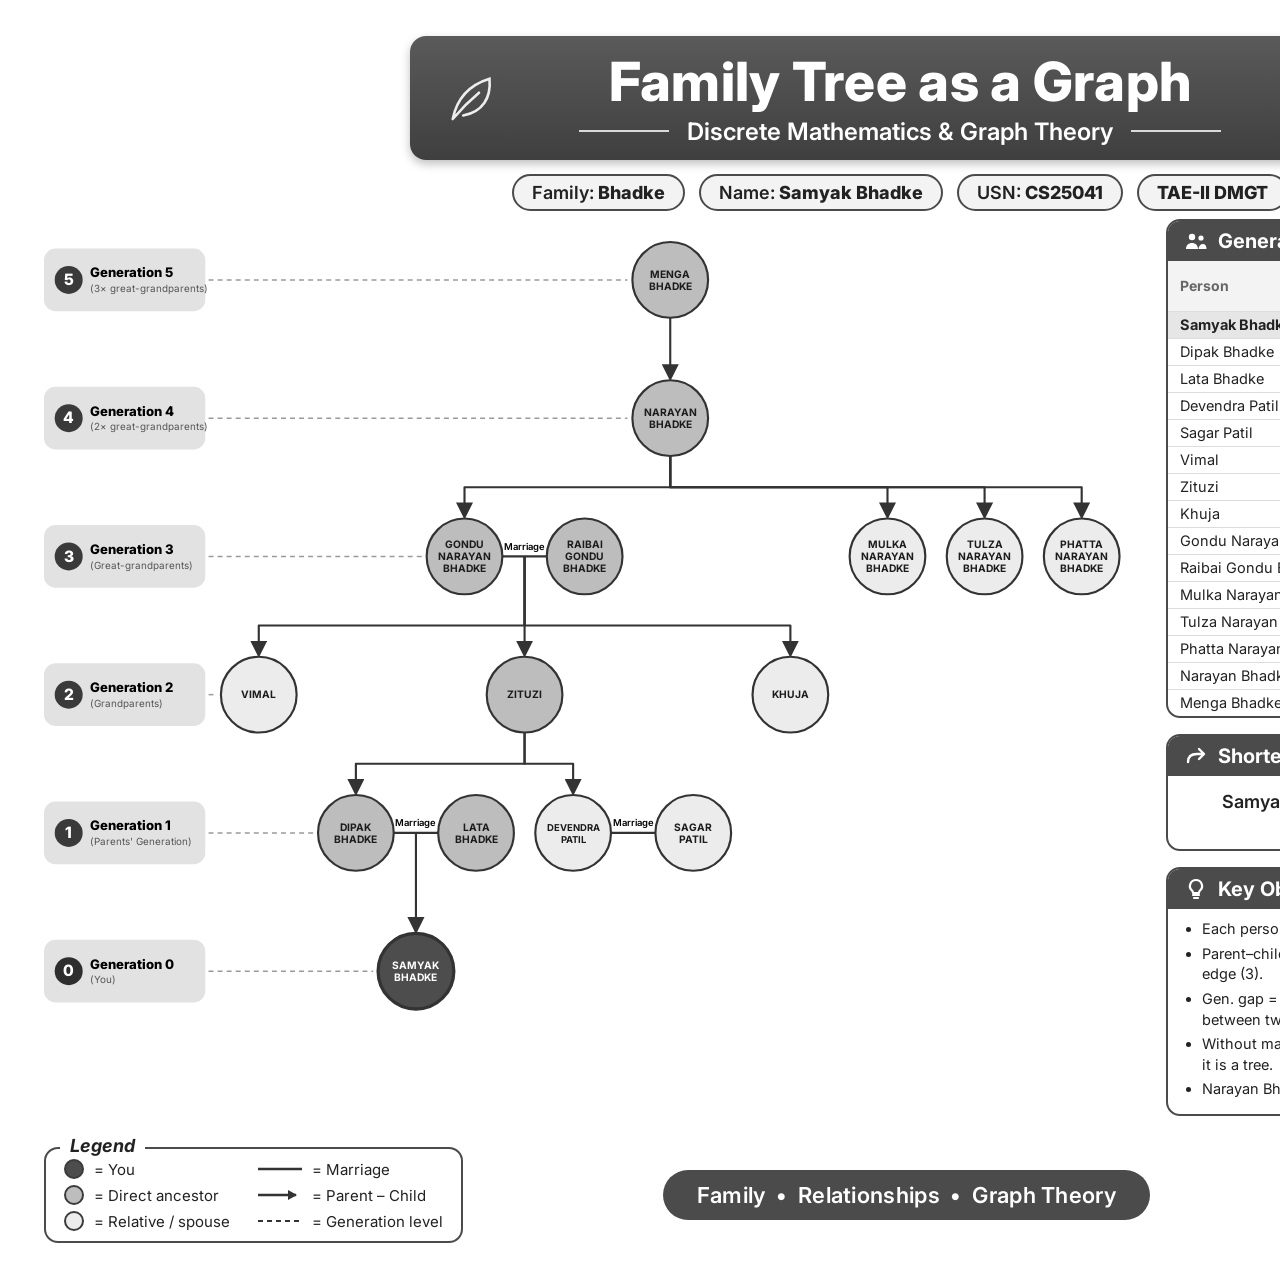
==== graph-sheet.html @ c771bab8 "Add printable 'Family Tree as a Graph' sheet (HTML, PNG, PDF) Co-Authored-By: Claude Sonnet 5.5 <nor" ====
<!doctype html>
<html lang="en">
<head>
<meta charset="utf-8">
<meta name="viewport" content="width=device-width, initial-scale=1">
<title>Bhadke Family Tree as a Graph</title>
<link rel="stylesheet" href="https://fonts.googleapis.com/css2?family=Inter:wght@400;500;600;700;800&display=swap">
<style>
  :root { --ink:#222; --mid:#666; --line:#3b3b3b; --panel:#f3f3f3; --dark:#4b4b4b; }
  * { box-sizing: border-box; margin: 0; padding: 0; }
  body { background: #d9d9d9; font-family: Inter, system-ui, 'Segoe UI', Arial, sans-serif; color: var(--ink); }
  .sheet { width: 1800px; height: 1273px; margin: 0 auto; background: #fff; padding: 36px 44px; position: relative; overflow: hidden; }
  @page { size: 1800px 1273px; margin: 0; }
  @media print { body { background: #fff; } .sheet { margin: 0; } }

  .title { position: relative; width: 980px; margin: 0 auto; padding: 18px 0 14px; border-radius: 16px; text-align: center;
           background: linear-gradient(#5a5a5a, #3f3f3f); color: #fff; box-shadow: 0 4px 10px rgba(0,0,0,.25); }
  .title h1 { font-size: 54px; font-weight: 800; letter-spacing: .3px; line-height: 1.05; }
  .title p { margin-top: 6px; font-size: 24px; font-weight: 600; display: flex; align-items: center; justify-content: center; gap: 18px; }
  .title p::before, .title p::after { content: ''; width: 90px; height: 2px; background: #fff; opacity: .8; }
  .leaf { position: absolute; top: 50%; width: 56px; height: 56px; transform: translateY(-50%); opacity: .9; }
  .leaf.l { left: 34px; } .leaf.r { right: 34px; transform: translateY(-50%) scaleX(-1); }
  .who { margin: 14px auto 0; width: max-content; display: flex; gap: 14px; font-size: 18px; font-weight: 600; }
  .who span { padding: 6px 18px; border: 2px solid var(--dark); border-radius: 99px; background: var(--panel); }
  .who b { font-weight: 800; }

  .main { display: grid; grid-template-columns: 1fr 590px; gap: 30px; margin-top: 8px; height: 990px; }
  #g { width: 100%; height: 100%; display: block; }

  .panel { border: 2.5px solid var(--dark); border-radius: 14px; overflow: hidden; background: #fff; margin-bottom: 16px; }
  .panel > h2 { background: var(--dark); color: #fff; font-size: 20px; font-weight: 700; padding: 8px 16px; display: flex; gap: 10px; align-items: center; }
  .panel > h2 svg { width: 24px; height: 24px; flex: none; }
  table { width: 100%; border-collapse: collapse; font-size: 14.5px; }
  th { text-align: left; font-weight: 700; color: var(--mid); padding: 8px 12px; background: var(--panel); font-size: 14px; }
  td { padding: 4.5px 12px; white-space: nowrap; border-top: 1px solid #dcdcdc; }
  td.n, th.n { text-align: center; width: 58px; }
  tr.me td { background: #e6e6e6; font-weight: 700; }
  .path { padding: 12px 14px; font-size: 18px; font-weight: 600; text-align: center; line-height: 1.5; }
  .path small { display: block; font-size: 15px; color: var(--mid); font-weight: 500; }
  .obs { padding: 10px 16px 10px 34px; font-size: 14.5px; line-height: 1.42; }
  .obs li { margin-bottom: 4px; }

  .foot { position: absolute; left: 44px; right: 650px; bottom: 30px; display: flex; align-items: center; justify-content: space-between; }
  .legend { border: 2.5px solid var(--dark); border-radius: 14px; padding: 10px 18px 10px; position: relative; display: grid; grid-template-columns: auto auto; gap: 6px 28px; font-size: 15px; }
  .legend h3 { position: absolute; top: -14px; left: 14px; background: #fff; padding: 0 10px; font-size: 18px; font-weight: 700; font-style: italic; }
  .legend div { display: flex; align-items: center; gap: 10px; }
  .legend i { display: inline-block; width: 20px; height: 20px; border-radius: 50%; border: 2px solid var(--line); }
  .legend svg { width: 44px; height: 14px; }
  .pill { padding: 12px 34px; border-radius: 99px; background: var(--dark); color: #fff; font-size: 22px; font-weight: 600; letter-spacing: .3px; }
</style>
</head>
<body>
<div class="sheet">
  <div class="title">
    <svg class="leaf l" viewBox="0 0 64 64" fill="none" stroke="#fff" stroke-width="3" stroke-linecap="round"><path d="M10 56C14 36 26 18 52 10c2 22-8 38-30 42M10 56c10-12 18-20 30-30"/></svg>
    <h1>Family Tree as a Graph</h1>
    <p>Discrete Mathematics &amp; Graph Theory</p>
    <svg class="leaf r" viewBox="0 0 64 64" fill="none" stroke="#fff" stroke-width="3" stroke-linecap="round"><path d="M10 56C14 36 26 18 52 10c2 22-8 38-30 42M10 56c10-12 18-20 30-30"/></svg>
  </div>
  <div class="who" id="who"></div>

  <div class="main">
    <svg id="g" xmlns="http://www.w3.org/2000/svg"></svg>
    <aside>
      <section class="panel"><h2><svg viewBox="0 0 24 24" fill="#fff"><circle cx="8" cy="8" r="3.2"/><circle cx="17" cy="9" r="2.6"/><path d="M2 20c0-4 3-6 6-6s6 2 6 6zM14.5 20c.2-3 2-5 4.5-5 2 0 3.5 1.5 3.5 5z"/></svg><span id="t-title"></span></h2>
        <table id="tbl"></table></section>
      <section class="panel"><h2><svg viewBox="0 0 24 24" fill="none" stroke="#fff" stroke-width="2.4" stroke-linecap="round" stroke-linejoin="round"><path d="M4 18c0-6 4-8 9-8h6M15 5l5 5-5 5"/></svg>Shortest Path: You to Oldest Ancestor</h2>
        <div class="path" id="path"></div></section>
      <section class="panel"><h2><svg viewBox="0 0 24 24" fill="none" stroke="#fff" stroke-width="2.2" stroke-linecap="round" stroke-linejoin="round"><path d="M9 18h6M10 21h4M12 3a6 6 0 00-4 10.5c.8.8 1 1.5 1 2.5h6c0-1 .2-1.7 1-2.5A6 6 0 0012 3z"/></svg>Key Observations</h2>
        <ul class="obs" id="obs"></ul></section>
    </aside>
  </div>

  <div class="foot">
    <div class="legend"><h3>Legend</h3>
      <div><i style="background:#4d4d4d"></i>= You</div>
      <div><svg viewBox="0 0 44 14"><line x1="0" y1="7" x2="44" y2="7" stroke="#333" stroke-width="2.4"/></svg>= Marriage</div>
      <div><i style="background:#bdbdbd"></i>= Direct ancestor</div>
      <div><svg viewBox="0 0 44 14"><line x1="0" y1="7" x2="38" y2="7" stroke="#333" stroke-width="2.4"/><path d="M30 2l9 5-9 5z" fill="#333"/></svg>= Parent – Child</div>
      <div><i style="background:#ececec"></i>= Relative / spouse</div>
      <div><svg viewBox="0 0 44 14"><line x1="0" y1="7" x2="44" y2="7" stroke="#333" stroke-width="2" stroke-dasharray="5 4"/></svg>= Generation level</div>
    </div>
    <div class="pill">Family &nbsp;•&nbsp; Relationships &nbsp;•&nbsp; Graph Theory</div>
  </div>
</div>

<script src="data.js"></script>
<script src="student.js"></script>
<script>
(() => {
  const NS = 'http://www.w3.org/2000/svg';
  const ST = window.STUDENT || {}, ME = ST.meId || 'samyak';
  // Known genders (used only for relation words). Anyone not listed gets a gender-neutral word.
  const GENDER = { dipak: 'm', 'dipak#sp': 'f', gondu: 'm', 'gondu#sp': 'f', devindra: 'f', 'devindra#sp': 'm' };

  /* ---------- data ---------- */
  const byId = {};
  (function idx(n, p, d) { n.parent = p; n.depth = d; byId[n.id] = n; (n.children || []).forEach((c) => idx(c, n, d + 1)); })(window.FAMILY, null, 0);
  const me = byId[ME];
  const onPath = new Set(); for (let n = me; n; n = n.parent) onPath.add(n.id);
  const gen = (n) => me.depth - n.depth;
  const maxGen = Math.max(...[...onPath].map((id) => gen(byId[id])));

  // pruned graph: direct line + every sibling of a node on the line
  function prune(n) {
    const o = { id: n.id, name: n.name, spouse: n.spouse, gen: gen(n), line: onPath.has(n.id), kids: [] };
    if (onPath.has(n.id) && n !== me) o.kids = (n.children || []).map(prune);
    return o;
  }
  const root = prune(window.FAMILY);

  /* ---------- relation words ---------- */
  const ancBase = { m: 'father', f: 'mother', n: 'parent' };
  const term = (g, sex) => {
    const k = sex === 'm' ? 'm' : sex === 'f' ? 'f' : 'n';
    const base = g === 1 ? { m: 'Father', f: 'Mother', n: 'Parent' }[k]
      : { m: 'Grandfather', f: 'Grandmother', n: 'Grandparent' }[k];
    if (g <= 2) return base;
    const pre = g === 3 ? 'Great-' : `${g - 2}× great-`;
    return pre + base.toLowerCase();
  };
  const relOf = (p) => { // p: {node, spouseOf}
    const n = p.n, g = n.gen, sex = GENDER[p.key];
    if (p.key === ME) return 'You';
    if (n.line && !p.sp) return term(g, sex);
    if (p.sp && p.of.line) return term(g, sex);                       // spouse of a direct ancestor
    if (!p.sp) return g === 1 ? (sex === 'm' ? 'Uncle' : sex === 'f' ? 'Aunt' : "Parent's sibling")
                                : `${term(g, null)}'s sibling`;
    return g === 1 ? (sex === 'm' ? 'Uncle' : 'Aunt') + ' (by marriage)' : 'Sibling\'s spouse';
  };

  /* ---------- people list + BFS distances ---------- */
  const people = [];
  (function walk(n) {
    people.push({ key: n.id, name: n.name, n, sp: false });
    if (n.spouse) people.push({ key: n.id + '#sp', name: n.spouse, n, sp: true, of: n });
    n.kids.forEach(walk);
  })(root);
  const adj = {}; const link = (a, b) => { (adj[a] = adj[a] || []).push(b); (adj[b] = adj[b] || []).push(a); };
  let pcEdges = 0, marEdges = 0;
  (function e(n) { if (n.spouse) { link(n.id, n.id + '#sp'); marEdges++; } n.kids.forEach((k) => { link(n.id, k.id); pcEdges++; e(k); }); })(root);
  const dist = { [ME]: 0 }, q = [ME];
  while (q.length) { const a = q.shift(); (adj[a] || []).forEach((b) => { if (!(b in dist)) { dist[b] = dist[a] + 1; q.push(b); } }); }

  /* ---------- layout (tidy tree on the pruned graph) ---------- */
  const R = 46, MG = 54, GX = 26, ROW = 168, TOP = 74, LEFT = 215;
  const uw = (n) => (n.spouse ? 4 * R + MG : 2 * R);
  (function m(n) { n.kids.forEach(m); const kw = n.kids.reduce((s, k) => s + k.sw, 0) + GX * Math.max(0, n.kids.length - 1); n.kw = kw; n.sw = Math.max(uw(n), kw); })(root);
  (function p(n, left) {
    n.cx = left + n.sw / 2; n.y = TOP + (maxGen - n.gen) * ROW;
    n.px = n.cx - uw(n) / 2 + R;               // person circle
    n.sx = n.cx + uw(n) / 2 - R;               // spouse circle
    let x = left + (n.sw - n.kw) / 2;
    n.kids.forEach((k) => { p(k, x); x += k.sw + GX; });
  })(root, LEFT);
  const W = LEFT + root.sw + 20, H = TOP + maxGen * ROW + R + 30;

  /* ---------- draw ---------- */
  const svg = document.getElementById('g');
  svg.setAttribute('viewBox', `0 0 ${W} ${H}`); svg.setAttribute('preserveAspectRatio', 'xMinYMin meet');
  const el = (t, a = {}, parent = svg) => { const e = document.createElementNS(NS, t); Object.entries(a).forEach(([k, v]) => e.setAttribute(k, v)); parent.appendChild(e); return e; };
  el('defs').innerHTML = '<marker id="ah" viewBox="0 0 10 10" refX="8" refY="5" markerWidth="8" markerHeight="8" orient="auto"><path d="M0 0L10 5L0 10z" fill="#333"/></marker>';
  const S = { stroke: '#333', 'stroke-width': 2.6, fill: 'none', 'stroke-linejoin': 'round' };

  // generation badges
  const desc = ['You', "Parents' Generation", 'Grandparents', 'Great-grandparents'];
  const gdesc = (g) => desc[g] || `${g - 2}× great-grandparents`;
  for (let g = 0; g <= maxGen; g++) {
    const y = TOP + (maxGen - g) * ROW;
    el('rect', { x: 0, y: y - 38, width: 196, height: 76, rx: 14, fill: '#e2e2e2' });
    el('circle', { cx: 30, cy: y, r: 17, fill: g === 0 ? '#2e2e2e' : '#3a3a3a' });
    el('text', { x: 30, y: y + 6.5, 'text-anchor': 'middle', 'font-size': 19, 'font-weight': 800, fill: '#fff' }).textContent = g;
    el('text', { x: 56, y: y - 3, 'font-size': 16, 'font-weight': 800 }).textContent = `Generation ${g}`;
    el('text', { x: 56, y: y + 15, 'font-size': 12, fill: '#555' }).textContent = `(${gdesc(g)})`;
  }

  // edges first (so circles sit on top)
  (function edges(n) {
    if (n.spouse) { // marriage line + label
      const x1 = n.px + R, x2 = n.sx - R;
      el('line', { x1, y1: n.y, x2, y2: n.y, ...S });
      el('text', { x: (x1 + x2) / 2, y: n.y - 8, 'text-anchor': 'middle', 'font-size': 11.5, 'font-weight': 600 }).textContent = 'Marriage';
    }
    if (n.kids.length) {
      const ox = n.spouse ? n.cx : n.px, oy = n.spouse ? n.y : n.y + R, bus = n.y + R + 38;
      n.kids.forEach((k) => el('path', { d: `M${ox} ${oy} V${bus} H${k.px} V${k.y - R - 3}`, ...S, 'marker-end': 'url(#ah)' }));
    }
    n.kids.forEach(edges);
  })(root);

  // generation-level dashes (badge -> first circle in the row)
  const rowLeft = {};
  (function f(n) { const l = n.px - R; rowLeft[n.gen] = Math.min(rowLeft[n.gen] ?? 1e9, l); n.kids.forEach(f); })(root);
  for (let g = 0; g <= maxGen; g++) { const y = TOP + (maxGen - g) * ROW; el('line', { x1: 200, y1: y, x2: rowLeft[g] - 6, y2: y, stroke: '#9a9a9a', 'stroke-width': 1.8, 'stroke-dasharray': '6 5' }); }

  // circles
  const wrap = (name) => {
    const w = name.toUpperCase().split(' '), lines = [];
    w.forEach((x) => { const last = lines[lines.length - 1]; if (last && (last + ' ' + x).length <= 9) lines[lines.length - 1] = last + ' ' + x; else lines.push(x); });
    return lines;
  };
  function circle(cx, cy, name, kind) {
    const fill = kind === 'me' ? '#4d4d4d' : kind === 'line' ? '#bdbdbd' : '#ececec';
    el('circle', { cx, cy, r: R, fill, stroke: '#333', 'stroke-width': kind === 'me' ? 4 : 2.6 });
    const ls = wrap(name), fs = ls.some((l) => l.length > 7) ? 11.5 : 12.5;
    ls.forEach((l, i) => el('text', { x: cx, y: cy + (i - (ls.length - 1) / 2) * 14.5 + 4.5, 'text-anchor': 'middle', 'font-size': fs, 'font-weight': 700, fill: kind === 'me' ? '#fff' : '#1c1c1c' }).textContent = l);
  }
  (function c(n) {
    circle(n.px, n.y, n.name, n.id === ME ? 'me' : n.line ? 'line' : 'rel');
    if (n.spouse) circle(n.sx, n.y, n.spouse, n.line ? 'line' : 'rel');
    n.kids.forEach(c);
  })(root);

  /* ---------- side panels ---------- */
  const first = (s) => s.split(' ')[0];
  document.getElementById('who').innerHTML =
    `<span>Family: <b>Bhadke</b></span><span>Name: <b>${ST.name || ''}</b></span>${ST.usn ? `<span>USN: <b>${ST.usn}</b></span>` : ''}<span><b>TAE-II DMGT</b></span>`;
  document.getElementById('t-title').textContent = `Generation Gap from You (${first(me.name)})`;
  const rows = people.slice().sort((a, b) => a.n.gen - b.n.gen);
  document.getElementById('tbl').innerHTML =
    '<tr><th>Person</th><th>Relation to You</th><th class="n">Gen. gap</th><th class="n">Edges</th></tr>' +
    rows.map((p) => `<tr class="${p.key === ME ? 'me' : ''}"><td>${p.name}</td><td>${relOf(p)}</td><td class="n">${p.n.gen}</td><td class="n">${dist[p.key]}</td></tr>`).join('');
  const chain = []; for (let n = me; n; n = n.parent) chain.push(first(n.name));
  document.getElementById('path').innerHTML = `${chain.join(' → ')}<small>(${chain.length - 1} edges / ${chain.length - 1} generations)</small>`;
  const vertices = people.length, treeV = people.filter((p) => !p.sp).length;
  const widest = people.filter((p) => !p.sp).sort((a, b) => b.n.kids.length - a.n.kids.length)[0];
  document.getElementById('obs').innerHTML = [
    `Each person is a vertex (node): ${vertices} vertices in this graph.`,
    `Parent–child relationship is a directed edge (${pcEdges}); marriage is an undirected edge (${marEdges}).`,
    'Gen. gap = difference in generation level; Edges = length of the shortest path between two vertices.',
    `Without marriages: ${treeV} vertices, ${pcEdges} edges (V − 1) — connected and acyclic, so it is a tree.`,
    `${widest.name} has the most children here: ${widest.n.kids.length}.`,
  ].map((t) => `<li>${t}</li>`).join('');
})();
</script>
</body>
</html>
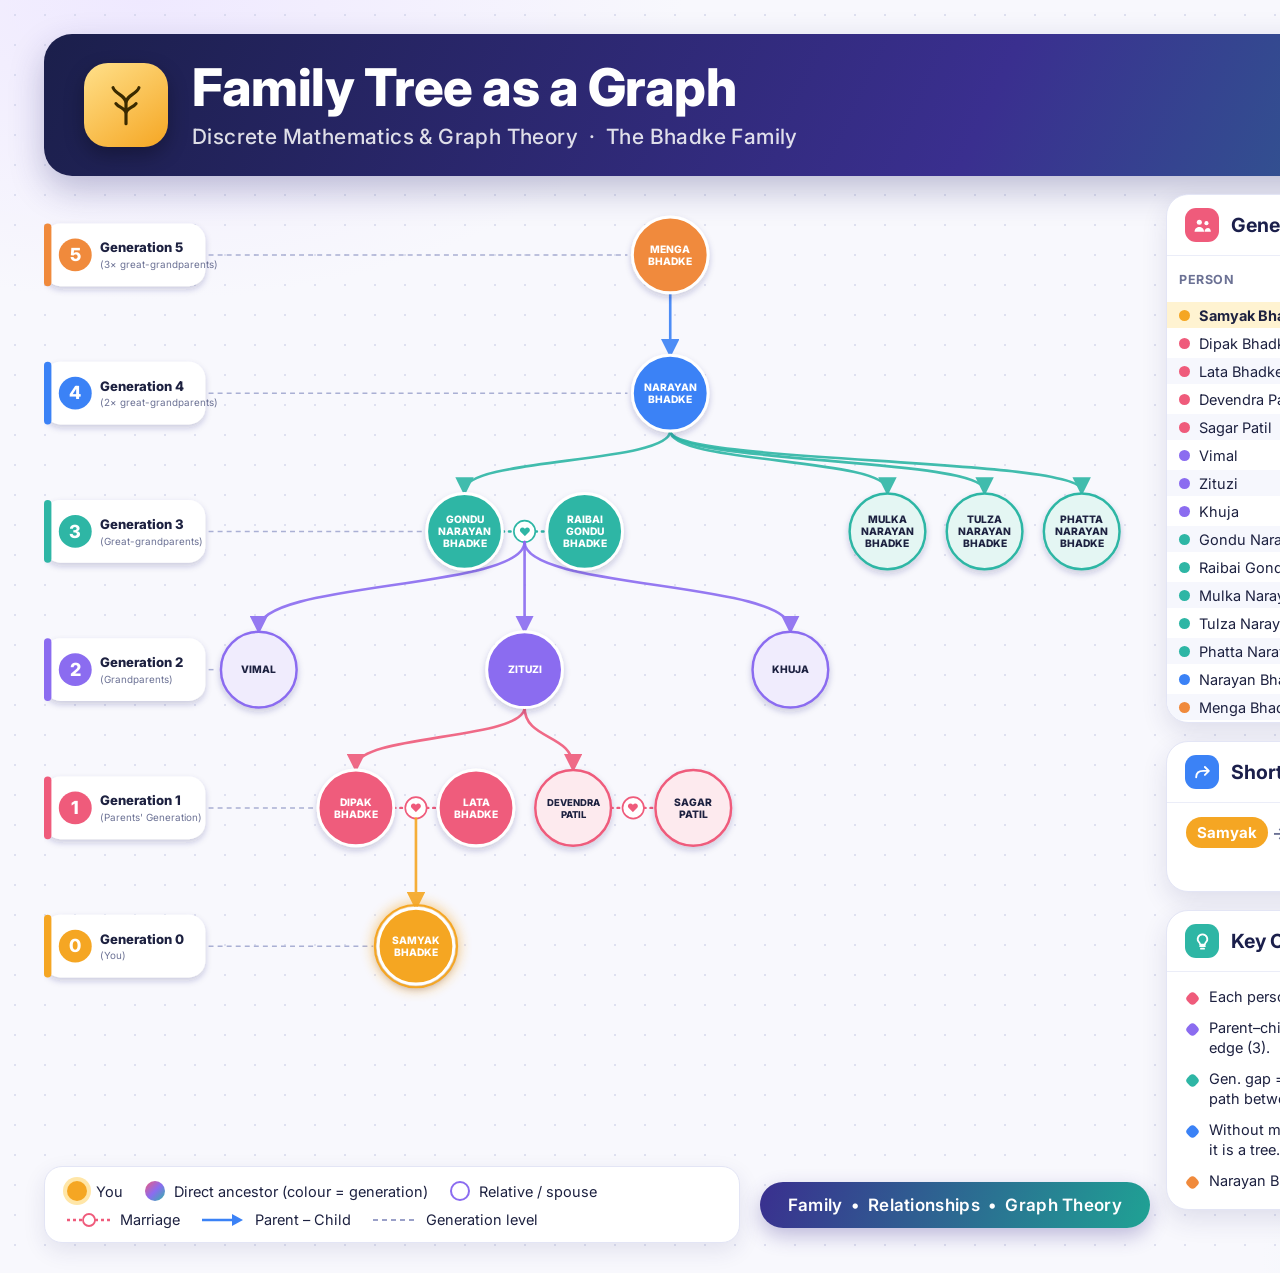
==== commit 8ca7cf85: "Restyle graph sheet: colourful per-generation design Co-Authored-By: Claude Sonnet 5.5 <noreply@anth" ====
--- a/graph-sheet.html
+++ b/graph-sheet.html
@@ -6,79 +6,91 @@
 <title>Bhadke Family Tree as a Graph</title>
 <link rel="stylesheet" href="https://fonts.googleapis.com/css2?family=Inter:wght@400;500;600;700;800&display=swap">
 <style>
-  :root { --ink:#222; --mid:#666; --line:#3b3b3b; --panel:#f3f3f3; --dark:#4b4b4b; }
+  :root { --ink:#1d2140; --mid:#6b7194; --navy:#1b1f4b; --card:#ffffff; }
   * { box-sizing: border-box; margin: 0; padding: 0; }
-  body { background: #d9d9d9; font-family: Inter, system-ui, 'Segoe UI', Arial, sans-serif; color: var(--ink); }
-  .sheet { width: 1800px; height: 1273px; margin: 0 auto; background: #fff; padding: 36px 44px; position: relative; overflow: hidden; }
+  body { background: #cfd3ea; font-family: Inter, system-ui, 'Segoe UI', Arial, sans-serif; color: var(--ink); }
+  .sheet { width: 1800px; height: 1273px; margin: 0 auto; padding: 34px 44px; position: relative; overflow: hidden;
+           background: radial-gradient(900px 500px at 8% 0%, #efe9ff, transparent 60%), radial-gradient(900px 600px at 100% 100%, #dff6f0, transparent 60%), #f8f8fd; }
+  .sheet::before { content: ''; position: absolute; inset: 0; background-image: radial-gradient(#c9cde6 1.3px, transparent 1.4px); background-size: 30px 30px; opacity: .55; pointer-events: none; }
+  .sheet > * { position: relative; }
   @page { size: 1800px 1273px; margin: 0; }
   @media print { body { background: #fff; } .sheet { margin: 0; } }
 
-  .title { position: relative; width: 980px; margin: 0 auto; padding: 18px 0 14px; border-radius: 16px; text-align: center;
-           background: linear-gradient(#5a5a5a, #3f3f3f); color: #fff; box-shadow: 0 4px 10px rgba(0,0,0,.25); }
-  .title h1 { font-size: 54px; font-weight: 800; letter-spacing: .3px; line-height: 1.05; }
-  .title p { margin-top: 6px; font-size: 24px; font-weight: 600; display: flex; align-items: center; justify-content: center; gap: 18px; }
-  .title p::before, .title p::after { content: ''; width: 90px; height: 2px; background: #fff; opacity: .8; }
-  .leaf { position: absolute; top: 50%; width: 56px; height: 56px; transform: translateY(-50%); opacity: .9; }
-  .leaf.l { left: 34px; } .leaf.r { right: 34px; transform: translateY(-50%) scaleX(-1); }
-  .who { margin: 14px auto 0; width: max-content; display: flex; gap: 14px; font-size: 18px; font-weight: 600; }
-  .who span { padding: 6px 18px; border: 2px solid var(--dark); border-radius: 99px; background: var(--panel); }
-  .who b { font-weight: 800; }
-
-  .main { display: grid; grid-template-columns: 1fr 590px; gap: 30px; margin-top: 8px; height: 990px; }
+  .title { display: flex; align-items: center; justify-content: space-between; gap: 30px; padding: 26px 40px; border-radius: 28px; color: #fff; overflow: hidden;
+           background: linear-gradient(115deg, #1b1f4b 0%, #3a2f8f 55%, #1fa294 120%); box-shadow: 0 14px 34px rgba(40,40,110,.28); }
+  .title::after { content: ''; position: absolute; right: -60px; top: -90px; width: 320px; height: 320px; border-radius: 50%; background: rgba(255,255,255,.07); }
+  .title::before { content: ''; position: absolute; right: 190px; bottom: -120px; width: 240px; height: 240px; border-radius: 50%; background: rgba(255,255,255,.05); }
+  .tl { display: flex; align-items: center; gap: 24px; z-index: 1; }
+  .crest { width: 84px; height: 84px; border-radius: 24px; display: grid; place-items: center; background: linear-gradient(145deg, #ffe08a, #f5a623); box-shadow: 0 8px 20px rgba(0,0,0,.3); }
+  .crest svg { width: 46px; height: 46px; }
+  .title h1 { font-size: 52px; font-weight: 800; letter-spacing: -.5px; line-height: 1.05; }
+  .title p { margin-top: 8px; font-size: 21px; font-weight: 500; opacity: .85; letter-spacing: .4px; }
+  .who { display: grid; grid-template-columns: auto auto; gap: 10px 12px; z-index: 1; }
+  .who span { padding: 9px 20px; border-radius: 14px; font-size: 16px; background: rgba(255,255,255,.14); border: 1px solid rgba(255,255,255,.28); backdrop-filter: blur(6px); white-space: nowrap; }
+  .who b { font-weight: 800; color: #ffe08a; }
+
+  .main { display: grid; grid-template-columns: 1fr 590px; gap: 30px; margin-top: 18px; height: 1000px; }
   #g { width: 100%; height: 100%; display: block; }
 
-  .panel { border: 2.5px solid var(--dark); border-radius: 14px; overflow: hidden; background: #fff; margin-bottom: 16px; }
-  .panel > h2 { background: var(--dark); color: #fff; font-size: 20px; font-weight: 700; padding: 8px 16px; display: flex; gap: 10px; align-items: center; }
-  .panel > h2 svg { width: 24px; height: 24px; flex: none; }
+  .panel { border-radius: 22px; overflow: hidden; background: var(--card); margin-bottom: 18px; box-shadow: 0 10px 26px rgba(40,40,110,.12); border: 1px solid #e3e5f5; }
+  .panel > h2 { font-size: 19.5px; font-weight: 700; padding: 13px 18px; display: flex; gap: 12px; align-items: center; color: var(--navy); border-bottom: 1px solid #ebedf8; }
+  .panel > h2 i { width: 34px; height: 34px; border-radius: 11px; display: grid; place-items: center; flex: none; background: var(--c); }
+  .panel > h2 svg { width: 19px; height: 19px; }
   table { width: 100%; border-collapse: collapse; font-size: 14.5px; }
-  th { text-align: left; font-weight: 700; color: var(--mid); padding: 8px 12px; background: var(--panel); font-size: 14px; }
-  td { padding: 4.5px 12px; white-space: nowrap; border-top: 1px solid #dcdcdc; }
+  th { text-align: left; font-weight: 700; color: var(--mid); padding: 8px 12px; font-size: 12.5px; letter-spacing: .6px; text-transform: uppercase; }
+  td { padding: 4.5px 12px; white-space: nowrap; }
+  tr:nth-child(even) td { background: #f6f7fd; }
   td.n, th.n { text-align: center; width: 58px; }
-  tr.me td { background: #e6e6e6; font-weight: 700; }
-  .path { padding: 12px 14px; font-size: 18px; font-weight: 600; text-align: center; line-height: 1.5; }
-  .path small { display: block; font-size: 15px; color: var(--mid); font-weight: 500; }
-  .obs { padding: 10px 16px 10px 34px; font-size: 14.5px; line-height: 1.42; }
-  .obs li { margin-bottom: 4px; }
-
-  .foot { position: absolute; left: 44px; right: 650px; bottom: 30px; display: flex; align-items: center; justify-content: space-between; }
-  .legend { border: 2.5px solid var(--dark); border-radius: 14px; padding: 10px 18px 10px; position: relative; display: grid; grid-template-columns: auto auto; gap: 6px 28px; font-size: 15px; }
-  .legend h3 { position: absolute; top: -14px; left: 14px; background: #fff; padding: 0 10px; font-size: 18px; font-weight: 700; font-style: italic; }
-  .legend div { display: flex; align-items: center; gap: 10px; }
-  .legend i { display: inline-block; width: 20px; height: 20px; border-radius: 50%; border: 2px solid var(--line); }
-  .legend svg { width: 44px; height: 14px; }
-  .pill { padding: 12px 34px; border-radius: 99px; background: var(--dark); color: #fff; font-size: 22px; font-weight: 600; letter-spacing: .3px; }
+  td:first-child { display: flex; align-items: center; gap: 9px; }
+  td:first-child i { width: 11px; height: 11px; border-radius: 50%; background: var(--c); flex: none; }
+  td.n b { display: inline-block; min-width: 26px; padding: 1px 0; border-radius: 8px; background: color-mix(in srgb, var(--c) 18%, #fff); color: var(--ink); font-weight: 700; }
+  tr.me td { background: #fff3d1 !important; font-weight: 700; }
+  .path { padding: 14px 16px 14px; display: flex; flex-wrap: wrap; align-items: center; justify-content: center; gap: 8px 4px; }
+  .path .st { padding: 6px 11px; border-radius: 99px; font-size: 15px; font-weight: 700; color: #fff; background: var(--c); }
+  .path .ar { color: var(--mid); font-weight: 700; }
+  .path small { flex: 1 1 100%; text-align: center; margin-top: 4px; font-size: 14.5px; color: var(--mid); }
+  .obs { list-style: none; padding: 10px 18px 12px; font-size: 14.5px; line-height: 1.42; }
+  .obs li { position: relative; padding: 5px 0 5px 24px; }
+  .obs li::before { content: ''; position: absolute; left: 2px; top: 11px; width: 11px; height: 11px; border-radius: 4px; background: var(--c); transform: rotate(45deg); }
+
+  .foot { position: absolute; left: 44px; right: 650px; bottom: 30px; display: flex; align-items: center; justify-content: space-between; gap: 20px; }
+  .legend { display: flex; flex-wrap: wrap; gap: 10px 22px; align-items: center; padding: 14px 22px; border-radius: 18px; background: #fff; font-size: 14.5px; box-shadow: 0 8px 22px rgba(40,40,110,.1); border: 1px solid #e3e5f5; max-width: 760px; }
+  .legend div { display: flex; align-items: center; gap: 9px; color: var(--ink); }
+  .legend i { display: inline-block; width: 20px; height: 20px; border-radius: 50%; }
+  .legend svg { width: 44px; height: 16px; }
+  .pill { padding: 13px 28px; border-radius: 99px; background: linear-gradient(110deg, #3a2f8f, #1fa294); color: #fff; font-size: 17px; font-weight: 600; letter-spacing: .3px; white-space: nowrap; box-shadow: 0 8px 20px rgba(58,47,143,.3); }
 </style>
 </head>
 <body>
 <div class="sheet">
   <div class="title">
-    <svg class="leaf l" viewBox="0 0 64 64" fill="none" stroke="#fff" stroke-width="3" stroke-linecap="round"><path d="M10 56C14 36 26 18 52 10c2 22-8 38-30 42M10 56c10-12 18-20 30-30"/></svg>
-    <h1>Family Tree as a Graph</h1>
-    <p>Discrete Mathematics &amp; Graph Theory</p>
-    <svg class="leaf r" viewBox="0 0 64 64" fill="none" stroke="#fff" stroke-width="3" stroke-linecap="round"><path d="M10 56C14 36 26 18 52 10c2 22-8 38-30 42M10 56c10-12 18-20 30-30"/></svg>
+    <div class="tl">
+      <div class="crest"><svg viewBox="0 0 32 32" fill="none" stroke="#3a2a00" stroke-width="2.2" stroke-linecap="round"><path d="M16 29V15M16 15C16 9 9 9 7 4M16 15c0-6 7-6 9-11M16 22c0-4-5-4-7-7M16 22c0-4 5-4 7-7"/></svg></div>
+      <div><h1>Family Tree as a Graph</h1><p>Discrete Mathematics &amp; Graph Theory &nbsp;·&nbsp; The Bhadke Family</p></div>
+    </div>
+    <div class="who" id="who"></div>
   </div>
-  <div class="who" id="who"></div>
 
   <div class="main">
     <svg id="g" xmlns="http://www.w3.org/2000/svg"></svg>
     <aside>
-      <section class="panel"><h2><svg viewBox="0 0 24 24" fill="#fff"><circle cx="8" cy="8" r="3.2"/><circle cx="17" cy="9" r="2.6"/><path d="M2 20c0-4 3-6 6-6s6 2 6 6zM14.5 20c.2-3 2-5 4.5-5 2 0 3.5 1.5 3.5 5z"/></svg><span id="t-title"></span></h2>
+      <section class="panel" style="--c:#ef5b7b"><h2><i><svg viewBox="0 0 24 24" fill="#fff"><circle cx="8" cy="8" r="3.2"/><circle cx="17" cy="9" r="2.6"/><path d="M2 20c0-4 3-6 6-6s6 2 6 6zM14.5 20c.2-3 2-5 4.5-5 2 0 3.5 1.5 3.5 5z"/></svg></i><span id="t-title"></span></h2>
         <table id="tbl"></table></section>
-      <section class="panel"><h2><svg viewBox="0 0 24 24" fill="none" stroke="#fff" stroke-width="2.4" stroke-linecap="round" stroke-linejoin="round"><path d="M4 18c0-6 4-8 9-8h6M15 5l5 5-5 5"/></svg>Shortest Path: You to Oldest Ancestor</h2>
+      <section class="panel" style="--c:#3b82f6"><h2><i><svg viewBox="0 0 24 24" fill="none" stroke="#fff" stroke-width="2.4" stroke-linecap="round" stroke-linejoin="round"><path d="M4 18c0-6 4-8 9-8h6M15 5l5 5-5 5"/></svg></i>Shortest Path: You to Oldest Ancestor</h2>
         <div class="path" id="path"></div></section>
-      <section class="panel"><h2><svg viewBox="0 0 24 24" fill="none" stroke="#fff" stroke-width="2.2" stroke-linecap="round" stroke-linejoin="round"><path d="M9 18h6M10 21h4M12 3a6 6 0 00-4 10.5c.8.8 1 1.5 1 2.5h6c0-1 .2-1.7 1-2.5A6 6 0 0012 3z"/></svg>Key Observations</h2>
+      <section class="panel" style="--c:#2eb6a5"><h2><i><svg viewBox="0 0 24 24" fill="none" stroke="#fff" stroke-width="2.2" stroke-linecap="round" stroke-linejoin="round"><path d="M9 18h6M10 21h4M12 3a6 6 0 00-4 10.5c.8.8 1 1.5 1 2.5h6c0-1 .2-1.7 1-2.5A6 6 0 0012 3z"/></svg></i>Key Observations</h2>
         <ul class="obs" id="obs"></ul></section>
     </aside>
   </div>
 
   <div class="foot">
-    <div class="legend"><h3>Legend</h3>
-      <div><i style="background:#4d4d4d"></i>= You</div>
-      <div><svg viewBox="0 0 44 14"><line x1="0" y1="7" x2="44" y2="7" stroke="#333" stroke-width="2.4"/></svg>= Marriage</div>
-      <div><i style="background:#bdbdbd"></i>= Direct ancestor</div>
-      <div><svg viewBox="0 0 44 14"><line x1="0" y1="7" x2="38" y2="7" stroke="#333" stroke-width="2.4"/><path d="M30 2l9 5-9 5z" fill="#333"/></svg>= Parent – Child</div>
-      <div><i style="background:#ececec"></i>= Relative / spouse</div>
-      <div><svg viewBox="0 0 44 14"><line x1="0" y1="7" x2="44" y2="7" stroke="#333" stroke-width="2" stroke-dasharray="5 4"/></svg>= Generation level</div>
+    <div class="legend">
+      <div><i style="background:#f5a623;box-shadow:0 0 0 4px #ffe6a8"></i>You</div>
+      <div><i style="background:linear-gradient(135deg,#ef5b7b,#8b6cf0,#2eb6a5)"></i>Direct ancestor (colour = generation)</div>
+      <div><i style="background:#fff;border:2.5px solid #8b6cf0"></i>Relative / spouse</div>
+      <div><svg viewBox="0 0 44 16"><line x1="0" y1="8" x2="16" y2="8" stroke="#ef5b7b" stroke-width="2.4" stroke-dasharray="3 3"/><circle cx="22" cy="8" r="6" fill="#fff" stroke="#ef5b7b" stroke-width="1.8"/><line x1="28" y1="8" x2="44" y2="8" stroke="#ef5b7b" stroke-width="2.4" stroke-dasharray="3 3"/></svg>Marriage</div>
+      <div><svg viewBox="0 0 44 16"><path d="M0 8H34" stroke="#3b82f6" stroke-width="2.6" fill="none"/><path d="M30 2l11 6-11 6z" fill="#3b82f6"/></svg>Parent – Child</div>
+      <div><svg viewBox="0 0 44 16"><line x1="0" y1="8" x2="44" y2="8" stroke="#9aa0c8" stroke-width="2" stroke-dasharray="5 4"/></svg>Generation level</div>
     </div>
     <div class="pill">Family &nbsp;•&nbsp; Relationships &nbsp;•&nbsp; Graph Theory</div>
   </div>
@@ -156,34 +168,41 @@
   const W = LEFT + root.sw + 20, H = TOP + maxGen * ROW + R + 30;
 
   /* ---------- draw ---------- */
+  const GCOL = ['#f5a623', '#ef5b7b', '#8b6cf0', '#2eb6a5', '#3b82f6', '#f08a3c'];
+  const col = (g) => GCOL[g % GCOL.length];
   const svg = document.getElementById('g');
   svg.setAttribute('viewBox', `0 0 ${W} ${H}`); svg.setAttribute('preserveAspectRatio', 'xMinYMin meet');
   const el = (t, a = {}, parent = svg) => { const e = document.createElementNS(NS, t); Object.entries(a).forEach(([k, v]) => e.setAttribute(k, v)); parent.appendChild(e); return e; };
-  el('defs').innerHTML = '<marker id="ah" viewBox="0 0 10 10" refX="8" refY="5" markerWidth="8" markerHeight="8" orient="auto"><path d="M0 0L10 5L0 10z" fill="#333"/></marker>';
-  const S = { stroke: '#333', 'stroke-width': 2.6, fill: 'none', 'stroke-linejoin': 'round' };
+  el('defs').innerHTML = GCOL.map((c, i) => `<marker id="ah${i}" viewBox="0 0 10 10" refX="7" refY="5" markerWidth="7" markerHeight="7" orient="auto"><path d="M0 0L10 5L0 10z" fill="${c}"/></marker>`).join('') + '<filter id="glow" x="-40%" y="-40%" width="180%" height="180%"><feGaussianBlur stdDeviation="7"/></filter><filter id="sh" x="-30%" y="-30%" width="160%" height="170%"><feDropShadow dx="0" dy="4" stdDeviation="4" flood-color="#28286e" flood-opacity=".22"/></filter>';
+  
 
   // generation badges
   const desc = ['You', "Parents' Generation", 'Grandparents', 'Great-grandparents'];
   const gdesc = (g) => desc[g] || `${g - 2}× great-grandparents`;
   for (let g = 0; g <= maxGen; g++) {
-    const y = TOP + (maxGen - g) * ROW;
-    el('rect', { x: 0, y: y - 38, width: 196, height: 76, rx: 14, fill: '#e2e2e2' });
-    el('circle', { cx: 30, cy: y, r: 17, fill: g === 0 ? '#2e2e2e' : '#3a3a3a' });
-    el('text', { x: 30, y: y + 6.5, 'text-anchor': 'middle', 'font-size': 19, 'font-weight': 800, fill: '#fff' }).textContent = g;
-    el('text', { x: 56, y: y - 3, 'font-size': 16, 'font-weight': 800 }).textContent = `Generation ${g}`;
-    el('text', { x: 56, y: y + 15, 'font-size': 12, fill: '#555' }).textContent = `(${gdesc(g)})`;
+    const y = TOP + (maxGen - g) * ROW, c = col(g);
+    el('rect', { x: 0, y: y - 38, width: 196, height: 76, rx: 20, fill: '#fff', filter: 'url(#sh)' });
+    el('rect', { x: 0, y: y - 38, width: 9, height: 76, rx: 4.5, fill: c });
+    el('circle', { cx: 38, cy: y, r: 20, fill: c });
+    el('text', { x: 38, y: y + 7.5, 'text-anchor': 'middle', 'font-size': 22, 'font-weight': 800, fill: '#fff' }).textContent = g;
+    el('text', { x: 68, y: y - 3, 'font-size': 16, 'font-weight': 800, fill: '#1d2140' }).textContent = `Generation ${g}`;
+    el('text', { x: 68, y: y + 16, 'font-size': 12, fill: '#6b7194' }).textContent = `(${gdesc(g)})`;
   }
 
   // edges first (so circles sit on top)
   (function edges(n) {
-    if (n.spouse) { // marriage line + label
-      const x1 = n.px + R, x2 = n.sx - R;
-      el('line', { x1, y1: n.y, x2, y2: n.y, ...S });
-      el('text', { x: (x1 + x2) / 2, y: n.y - 8, 'text-anchor': 'middle', 'font-size': 11.5, 'font-weight': 600 }).textContent = 'Marriage';
+    if (n.spouse) { // dotted marriage link with a heart
+      const x1 = n.px + R, x2 = n.sx - R, mx = (x1 + x2) / 2, c = col(n.gen);
+      el('line', { x1, y1: n.y, x2, y2: n.y, stroke: c, 'stroke-width': 3, 'stroke-dasharray': '2 6', 'stroke-linecap': 'round' });
+      el('circle', { cx: mx, cy: n.y, r: 13, fill: '#fff', stroke: c, 'stroke-width': 2 });
+      el('text', { x: mx, y: n.y + 5, 'text-anchor': 'middle', 'font-size': 14, fill: c }).textContent = '♥';
     }
     if (n.kids.length) {
-      const ox = n.spouse ? n.cx : n.px, oy = n.spouse ? n.y : n.y + R, bus = n.y + R + 38;
-      n.kids.forEach((k) => el('path', { d: `M${ox} ${oy} V${bus} H${k.px} V${k.y - R - 3}`, ...S, 'marker-end': 'url(#ah)' }));
+      const ox = n.spouse ? n.cx : n.px, oy = n.spouse ? n.y + 13 : n.y + R;
+      n.kids.forEach((k) => {
+        const ey = k.y - R - 4, ym = oy + (ey - oy) * 0.55, c = col(k.gen);
+        el('path', { d: `M${ox} ${oy} C${ox} ${ym}, ${k.px} ${ym - (ey - oy) * 0.1}, ${k.px} ${ey}`, stroke: c, 'stroke-width': 3.2, fill: 'none', 'stroke-linecap': 'round', opacity: .9, 'marker-end': `url(#ah${k.gen % GCOL.length})` });
+      });
     }
     n.kids.forEach(edges);
   })(root);
@@ -191,7 +210,7 @@
   // generation-level dashes (badge -> first circle in the row)
   const rowLeft = {};
   (function f(n) { const l = n.px - R; rowLeft[n.gen] = Math.min(rowLeft[n.gen] ?? 1e9, l); n.kids.forEach(f); })(root);
-  for (let g = 0; g <= maxGen; g++) { const y = TOP + (maxGen - g) * ROW; el('line', { x1: 200, y1: y, x2: rowLeft[g] - 6, y2: y, stroke: '#9a9a9a', 'stroke-width': 1.8, 'stroke-dasharray': '6 5' }); }
+  for (let g = 0; g <= maxGen; g++) { const y = TOP + (maxGen - g) * ROW; el('line', { x1: 200, y1: y, x2: rowLeft[g] - 6, y2: y, stroke: '#aab0d4', 'stroke-width': 1.8, 'stroke-dasharray': '6 5' }); }
 
   // circles
   const wrap = (name) => {
@@ -199,29 +218,34 @@
     w.forEach((x) => { const last = lines[lines.length - 1]; if (last && (last + ' ' + x).length <= 9) lines[lines.length - 1] = last + ' ' + x; else lines.push(x); });
     return lines;
   };
-  function circle(cx, cy, name, kind) {
-    const fill = kind === 'me' ? '#4d4d4d' : kind === 'line' ? '#bdbdbd' : '#ececec';
-    el('circle', { cx, cy, r: R, fill, stroke: '#333', 'stroke-width': kind === 'me' ? 4 : 2.6 });
+  function circle(cx, cy, name, kind, g) {
+    const c = col(g);
+    if (kind === 'me') el('circle', { cx, cy, r: R + 8, fill: c, opacity: .45, filter: 'url(#glow)' });
+    if (kind === 'rel') {
+      el('circle', { cx, cy, r: R, fill: '#fff', stroke: c, 'stroke-width': 3, filter: 'url(#sh)' });
+      el('circle', { cx, cy, r: R, fill: c, opacity: .13 });
+    } else el('circle', { cx, cy, r: R, fill: c, stroke: '#fff', 'stroke-width': 3.5, filter: 'url(#sh)' });
+    if (kind === 'me') el('circle', { cx, cy, r: R + 4, fill: 'none', stroke: c, 'stroke-width': 2.5 });
     const ls = wrap(name), fs = ls.some((l) => l.length > 7) ? 11.5 : 12.5;
-    ls.forEach((l, i) => el('text', { x: cx, y: cy + (i - (ls.length - 1) / 2) * 14.5 + 4.5, 'text-anchor': 'middle', 'font-size': fs, 'font-weight': 700, fill: kind === 'me' ? '#fff' : '#1c1c1c' }).textContent = l);
+    ls.forEach((l, i) => el('text', { x: cx, y: cy + (i - (ls.length - 1) / 2) * 14.5 + 4.5, 'text-anchor': 'middle', 'font-size': fs, 'font-weight': 800, fill: kind === 'rel' ? '#1d2140' : '#fff' }).textContent = l);
   }
   (function c(n) {
-    circle(n.px, n.y, n.name, n.id === ME ? 'me' : n.line ? 'line' : 'rel');
-    if (n.spouse) circle(n.sx, n.y, n.spouse, n.line ? 'line' : 'rel');
+    circle(n.px, n.y, n.name, n.id === ME ? 'me' : n.line ? 'line' : 'rel', n.gen);
+    if (n.spouse) circle(n.sx, n.y, n.spouse, n.line ? 'line' : 'rel', n.gen);
     n.kids.forEach(c);
   })(root);
 
   /* ---------- side panels ---------- */
   const first = (s) => s.split(' ')[0];
   document.getElementById('who').innerHTML =
-    `<span>Family: <b>Bhadke</b></span><span>Name: <b>${ST.name || ''}</b></span>${ST.usn ? `<span>USN: <b>${ST.usn}</b></span>` : ''}<span><b>TAE-II DMGT</b></span>`;
+    `<span>Family: <b>Bhadke</b></span><span>Name: <b>${ST.name || ''}</b></span>${ST.usn ? `<span>USN: <b>${ST.usn}</b></span>` : '<span></span>'}<span><b>TAE-II DMGT</b></span>`;
   document.getElementById('t-title').textContent = `Generation Gap from You (${first(me.name)})`;
   const rows = people.slice().sort((a, b) => a.n.gen - b.n.gen);
   document.getElementById('tbl').innerHTML =
     '<tr><th>Person</th><th>Relation to You</th><th class="n">Gen. gap</th><th class="n">Edges</th></tr>' +
-    rows.map((p) => `<tr class="${p.key === ME ? 'me' : ''}"><td>${p.name}</td><td>${relOf(p)}</td><td class="n">${p.n.gen}</td><td class="n">${dist[p.key]}</td></tr>`).join('');
-  const chain = []; for (let n = me; n; n = n.parent) chain.push(first(n.name));
-  document.getElementById('path').innerHTML = `${chain.join(' → ')}<small>(${chain.length - 1} edges / ${chain.length - 1} generations)</small>`;
+    rows.map((p) => `<tr class="${p.key === ME ? 'me' : ''}" style="--c:${col(p.n.gen)}"><td><i></i>${p.name}</td><td>${relOf(p)}</td><td class="n"><b>${p.n.gen}</b></td><td class="n"><b>${dist[p.key]}</b></td></tr>`).join('');
+  const chain = []; for (let n = me; n; n = n.parent) chain.push(n);
+  document.getElementById('path').innerHTML = chain.map((n) => `<span class="st" style="--c:${col(gen(n))}">${first(n.name)}</span>`).join('<span class="ar">→</span>') + `<small>${chain.length - 1} edges / ${chain.length - 1} generations</small>`;
   const vertices = people.length, treeV = people.filter((p) => !p.sp).length;
   const widest = people.filter((p) => !p.sp).sort((a, b) => b.n.kids.length - a.n.kids.length)[0];
   document.getElementById('obs').innerHTML = [
@@ -230,7 +254,7 @@
     'Gen. gap = difference in generation level; Edges = length of the shortest path between two vertices.',
     `Without marriages: ${treeV} vertices, ${pcEdges} edges (V − 1) — connected and acyclic, so it is a tree.`,
     `${widest.name} has the most children here: ${widest.n.kids.length}.`,
-  ].map((t) => `<li>${t}</li>`).join('');
+  ].map((t, i) => `<li style="--c:${col(i + 1)}">${t}</li>`).join('');
 })();
 </script>
 </body>
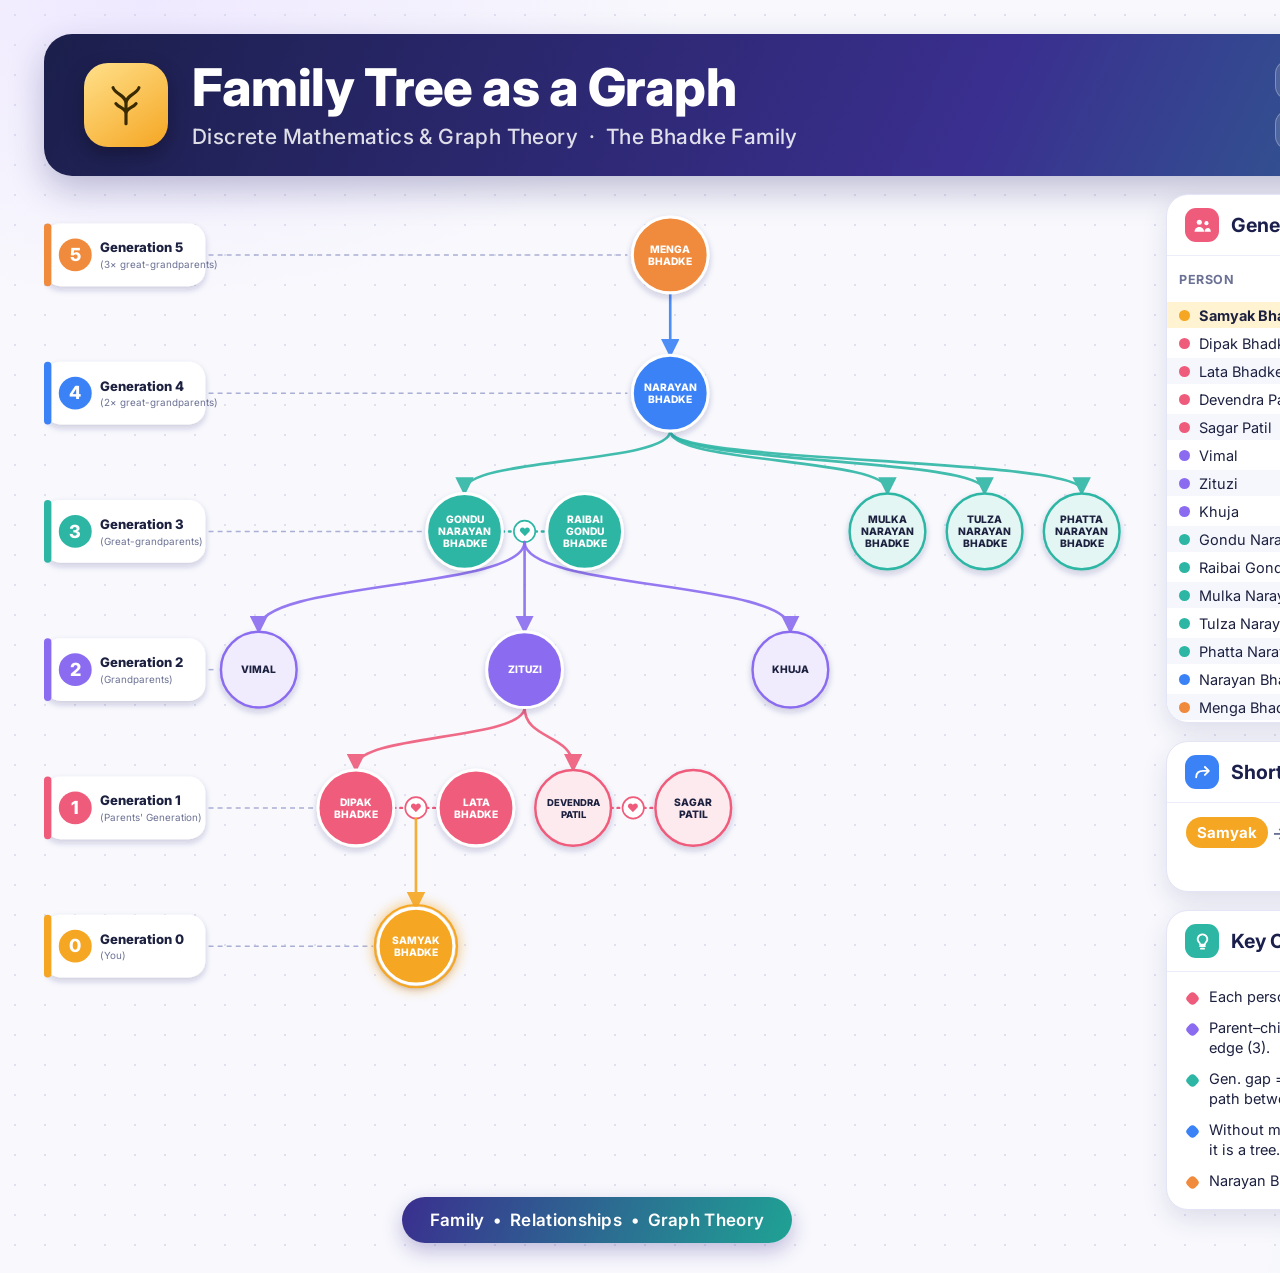
==== commit d24c78b3: "Graph sheet: add Submitted by/to header, remove legend Co-Authored-By: Claude Sonnet 5.5 <noreply@an" ====
--- a/graph-sheet.html
+++ b/graph-sheet.html
@@ -14,7 +14,7 @@
   .sheet::before { content: ''; position: absolute; inset: 0; background-image: radial-gradient(#c9cde6 1.3px, transparent 1.4px); background-size: 30px 30px; opacity: .55; pointer-events: none; }
   .sheet > * { position: relative; }
   @page { size: 1800px 1273px; margin: 0; }
-  @media print { body { background: #fff; } .sheet { margin: 0; } }
+  @media print { body { background: #fff; } .sheet { margin: 0; } .no-print { display: none !important; } }
 
   .title { display: flex; align-items: center; justify-content: space-between; gap: 30px; padding: 26px 40px; border-radius: 28px; color: #fff; overflow: hidden;
            background: linear-gradient(115deg, #1b1f4b 0%, #3a2f8f 55%, #1fa294 120%); box-shadow: 0 14px 34px rgba(40,40,110,.28); }
@@ -53,7 +53,7 @@
   .obs li { position: relative; padding: 5px 0 5px 24px; }
   .obs li::before { content: ''; position: absolute; left: 2px; top: 11px; width: 11px; height: 11px; border-radius: 4px; background: var(--c); transform: rotate(45deg); }
 
-  .foot { position: absolute; left: 44px; right: 650px; bottom: 30px; display: flex; align-items: center; justify-content: space-between; gap: 20px; }
+  .foot { position: absolute; left: 44px; right: 650px; bottom: 30px; display: flex; align-items: center; justify-content: center; gap: 20px; }
   .legend { display: flex; flex-wrap: wrap; gap: 10px 22px; align-items: center; padding: 14px 22px; border-radius: 18px; background: #fff; font-size: 14.5px; box-shadow: 0 8px 22px rgba(40,40,110,.1); border: 1px solid #e3e5f5; max-width: 760px; }
   .legend div { display: flex; align-items: center; gap: 9px; color: var(--ink); }
   .legend i { display: inline-block; width: 20px; height: 20px; border-radius: 50%; }
@@ -78,20 +78,12 @@
         <table id="tbl"></table></section>
       <section class="panel" style="--c:#3b82f6"><h2><i><svg viewBox="0 0 24 24" fill="none" stroke="#fff" stroke-width="2.4" stroke-linecap="round" stroke-linejoin="round"><path d="M4 18c0-6 4-8 9-8h6M15 5l5 5-5 5"/></svg></i>Shortest Path: You to Oldest Ancestor</h2>
         <div class="path" id="path"></div></section>
-      <section class="panel" style="--c:#2eb6a5"><h2><i><svg viewBox="0 0 24 24" fill="none" stroke="#fff" stroke-width="2.2" stroke-linecap="round" stroke-linejoin="round"><path d="M9 18h6M10 21h4M12 3a6 6 0 00-4 10.5c.8.8 1 1.5 1 2.5h6c0-1 .2-1.7 1-2.5A6 6 0 0012 3z"/></svg></i>Key Observations</h2>
+      <section class="panel no-print" style="--c:#2eb6a5"><h2><i><svg viewBox="0 0 24 24" fill="none" stroke="#fff" stroke-width="2.2" stroke-linecap="round" stroke-linejoin="round"><path d="M9 18h6M10 21h4M12 3a6 6 0 00-4 10.5c.8.8 1 1.5 1 2.5h6c0-1 .2-1.7 1-2.5A6 6 0 0012 3z"/></svg></i>Key Observations</h2>
         <ul class="obs" id="obs"></ul></section>
     </aside>
   </div>
 
   <div class="foot">
-    <div class="legend">
-      <div><i style="background:#f5a623;box-shadow:0 0 0 4px #ffe6a8"></i>You</div>
-      <div><i style="background:linear-gradient(135deg,#ef5b7b,#8b6cf0,#2eb6a5)"></i>Direct ancestor (colour = generation)</div>
-      <div><i style="background:#fff;border:2.5px solid #8b6cf0"></i>Relative / spouse</div>
-      <div><svg viewBox="0 0 44 16"><line x1="0" y1="8" x2="16" y2="8" stroke="#ef5b7b" stroke-width="2.4" stroke-dasharray="3 3"/><circle cx="22" cy="8" r="6" fill="#fff" stroke="#ef5b7b" stroke-width="1.8"/><line x1="28" y1="8" x2="44" y2="8" stroke="#ef5b7b" stroke-width="2.4" stroke-dasharray="3 3"/></svg>Marriage</div>
-      <div><svg viewBox="0 0 44 16"><path d="M0 8H34" stroke="#3b82f6" stroke-width="2.6" fill="none"/><path d="M30 2l11 6-11 6z" fill="#3b82f6"/></svg>Parent – Child</div>
-      <div><svg viewBox="0 0 44 16"><line x1="0" y1="8" x2="44" y2="8" stroke="#9aa0c8" stroke-width="2" stroke-dasharray="5 4"/></svg>Generation level</div>
-    </div>
     <div class="pill">Family &nbsp;•&nbsp; Relationships &nbsp;•&nbsp; Graph Theory</div>
   </div>
 </div>
@@ -238,7 +230,7 @@
   /* ---------- side panels ---------- */
   const first = (s) => s.split(' ')[0];
   document.getElementById('who').innerHTML =
-    `<span>Family: <b>Bhadke</b></span><span>Name: <b>${ST.name || ''}</b></span>${ST.usn ? `<span>USN: <b>${ST.usn}</b></span>` : '<span></span>'}<span><b>TAE-II DMGT</b></span>`;
+    `<span>Submitted by: <b>${ST.name || ''}</b></span><span>USN: <b>${ST.usn || ''}</b></span><span>Submitted to: <b>${ST.submittedTo || 'Mama'}</b></span><span><b>TAE-II DMGT</b></span>`;
   document.getElementById('t-title').textContent = `Generation Gap from You (${first(me.name)})`;
   const rows = people.slice().sort((a, b) => a.n.gen - b.n.gen);
   document.getElementById('tbl').innerHTML =
